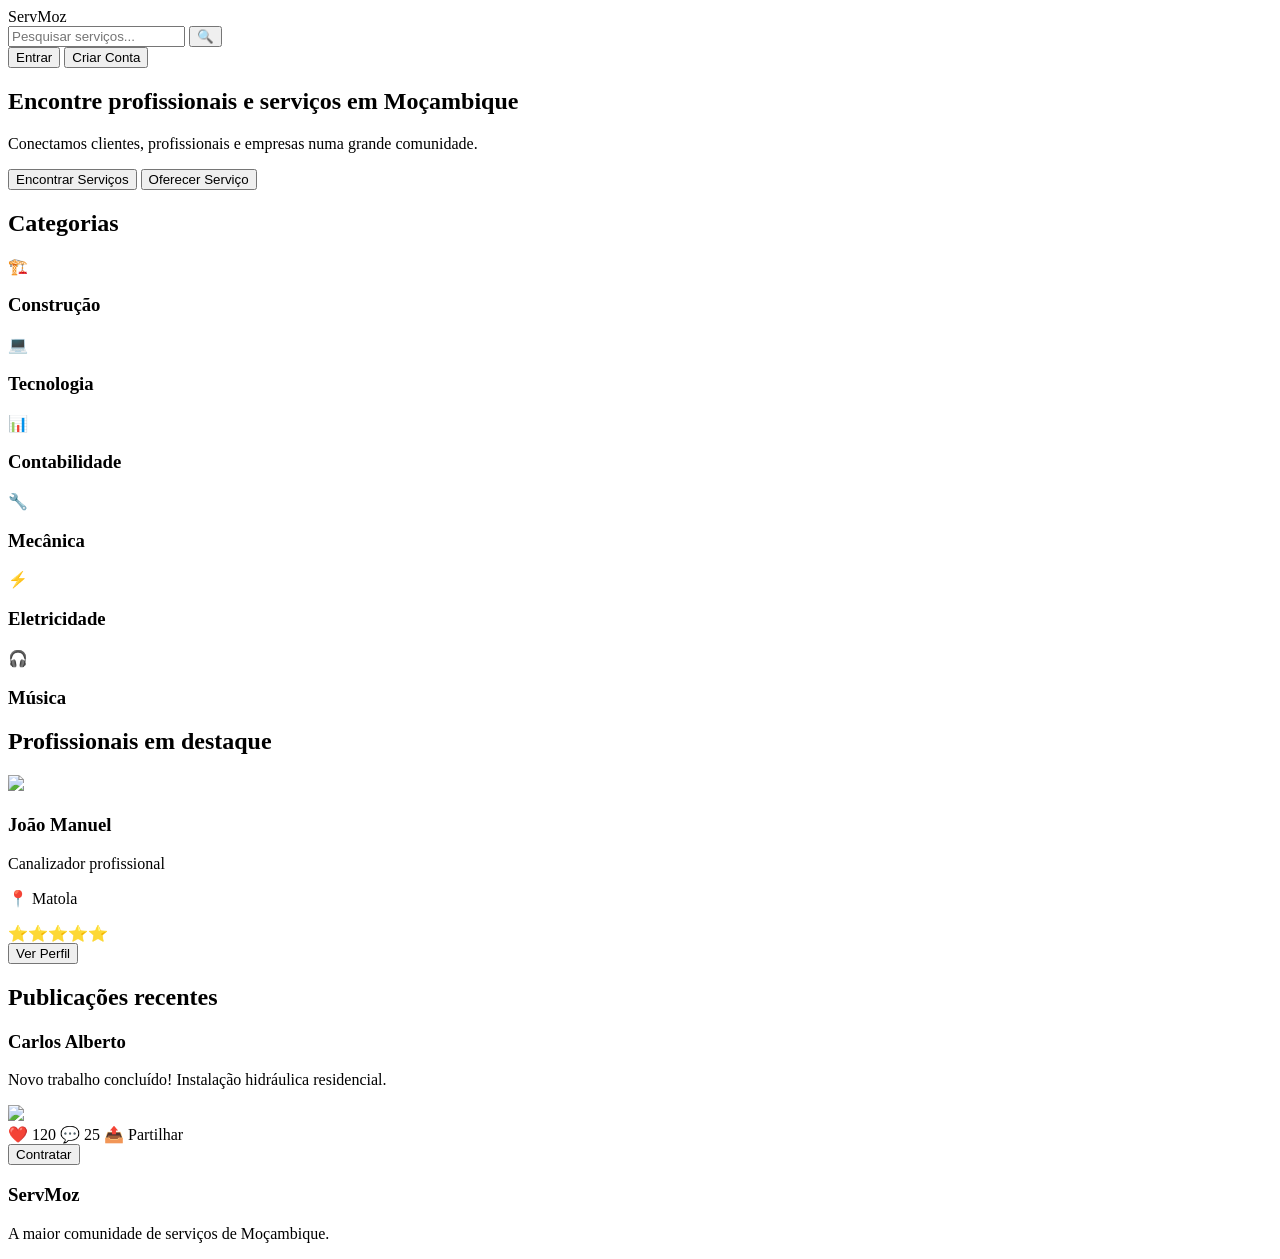
==== index.html @ 0e7afb8a "Initialize HTML layout for ServMoz website This HTML file establishes the foundational layout for th" ====
<!DOCTYPE html>
<html lang="pt-MZ">
<head>
    <meta charset="UTF-8">
    <meta name="viewport" content="width=device-width, initial-scale=1.0">

    <title>ServMoz - Serviços de Moçambique</title>

    <link rel="stylesheet" href="css/style.css">
</head>

<body>

<header class="header">

    <div class="logo">
        Serv<span>Moz</span>
    </div>

    <div class="search">
        <input type="text" placeholder="Pesquisar serviços...">
        <button>🔍</button>
    </div>

    <div class="actions">
        <button class="login">Entrar</button>
        <button class="signup">Criar Conta</button>
    </div>

</header>


<section class="hero">

    <div class="hero-text">

        <h1>
            Encontre profissionais
            e serviços em Moçambique
        </h1>

        <p>
            Conectamos clientes,
            profissionais e empresas
            numa grande comunidade.
        </p>

        <button>
            Encontrar Serviços
        </button>

        <button class="offer">
            Oferecer Serviço
        </button>

    </div>


</section>



<section class="categories">

<h2>Categorias</h2>


<div class="cards">

<div class="card">
🏗️
<h3>Construção</h3>
</div>


<div class="card">
💻
<h3>Tecnologia</h3>
</div>


<div class="card">
📊
<h3>Contabilidade</h3>
</div>


<div class="card">
🔧
<h3>Mecânica</h3>
</div>


<div class="card">
⚡
<h3>Eletricidade</h3>
</div>


<div class="card">
🎧
<h3>Música</h3>
</div>


</div>

</section>



<section class="professionals">

<h2>Profissionais em destaque</h2>


<div class="profile-card">

<img src="images/profile.jpg">


<h3>João Manuel</h3>

<p>Canalizador profissional</p>

<p>
📍 Matola
</p>

<div>
⭐⭐⭐⭐⭐
</div>


<button>
Ver Perfil
</button>


</div>


</section>



<section class="feed">

<h2>Publicações recentes</h2>


<div class="post">

<h3>
Carlos Alberto
</h3>


<p>
Novo trabalho concluído!
Instalação hidráulica residencial.
</p>


<img src="images/work.jpg">


<div class="interaction">

❤️ 120

💬 25

📤 Partilhar

</div>


<button>
Contratar
</button>


</div>


</section>



<footer>

<h3>
ServMoz
</h3>

<p>
A maior comunidade de serviços de Moçambique.
</p>


</footer>



</body>
</html>
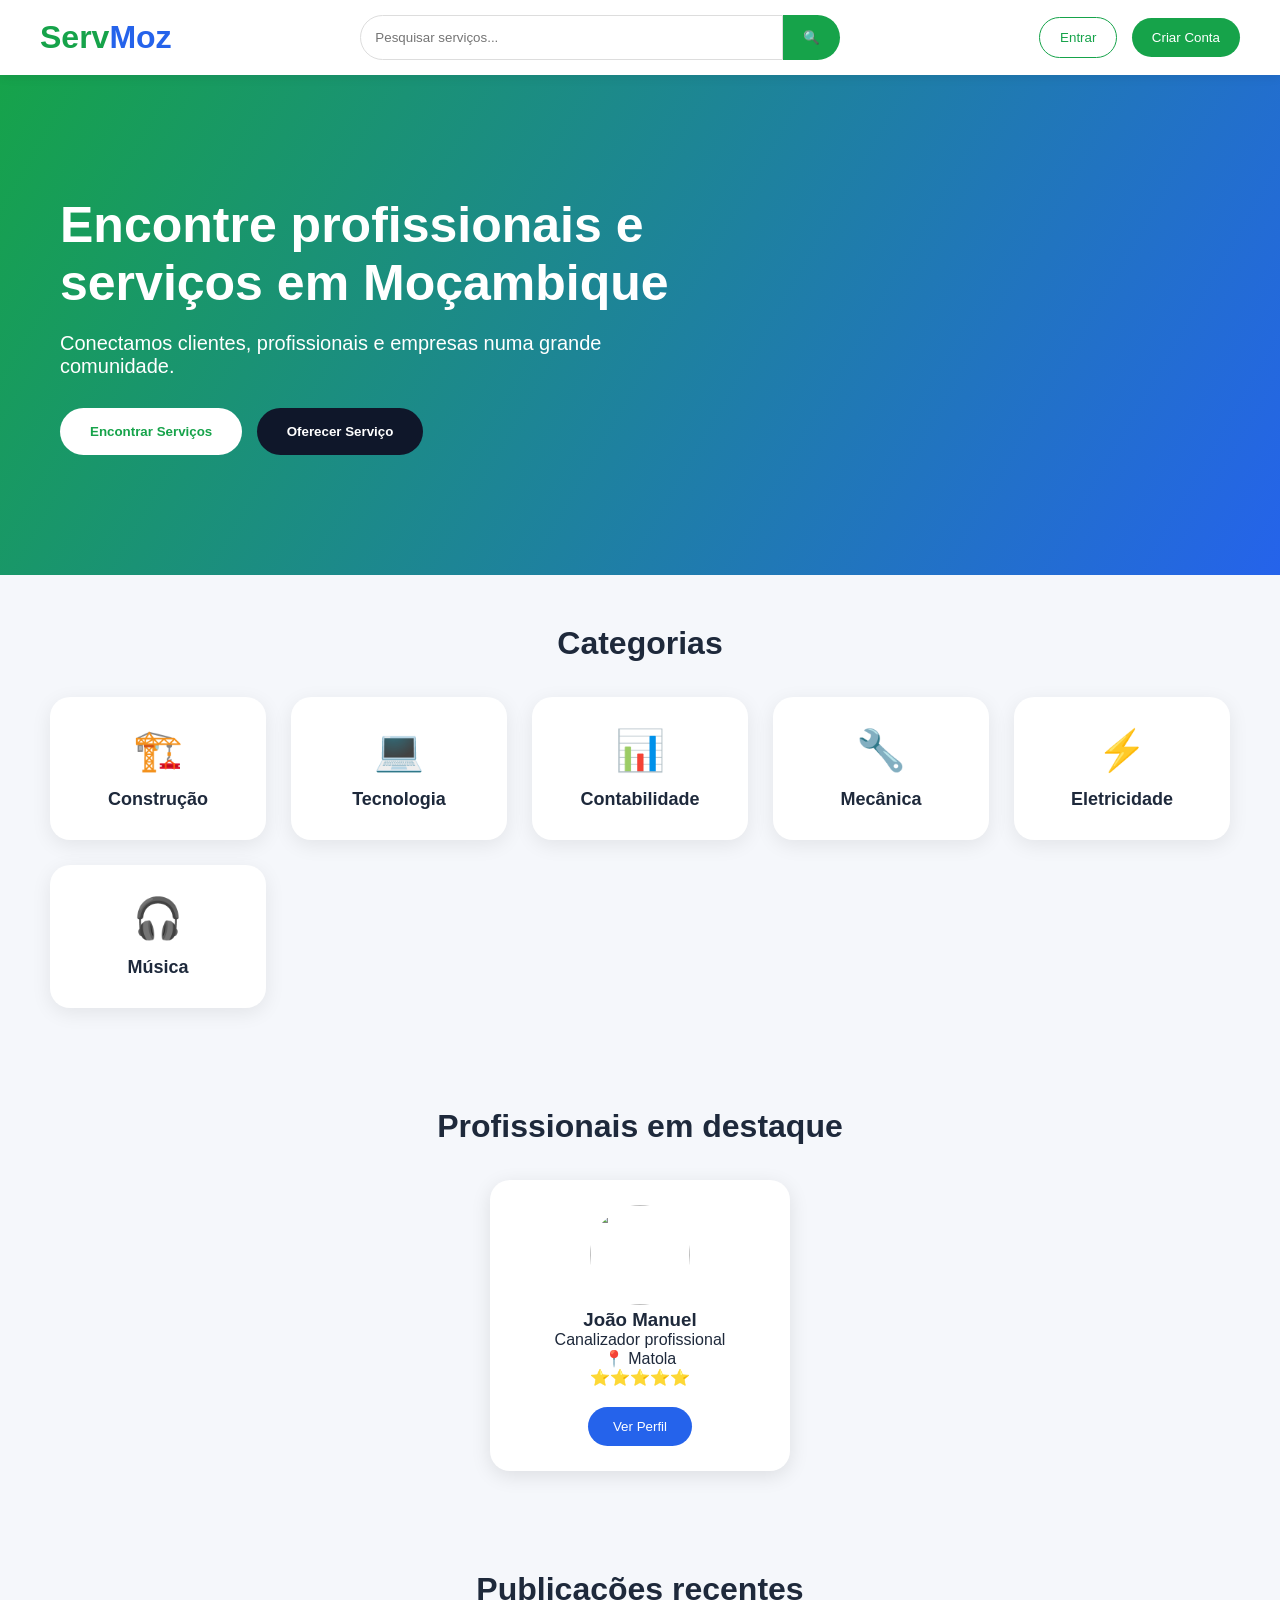
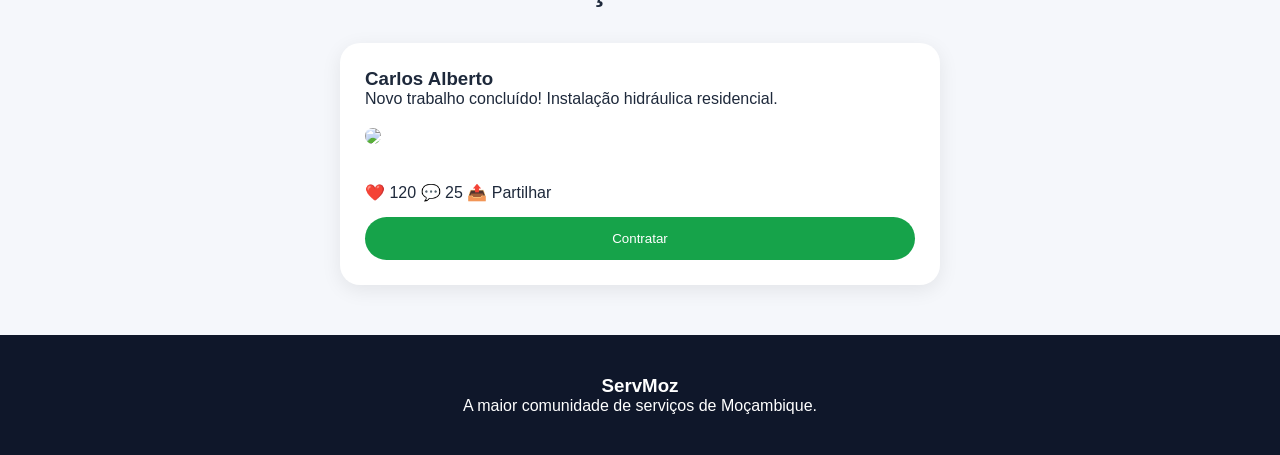
==== commit 4ed24a4c: "Add script tag for external JavaScript file Signed-off-by: West feshion  <ailtoncumbe6@gmail.com>" ====
--- a/index.html
+++ b/index.html
@@ -201,7 +201,7 @@
 
 </footer>
 
-
+<script src="js/script.js"></script>
 
 </body>
 </html>
--- a/css/style.css
+++ b/css/style.css
@@ -0,0 +1,506 @@
+/* CONFIGURAÇÃO GERAL */
+
+*{
+    margin:0;
+    padding:0;
+    box-sizing:border-box;
+    font-family: Arial, Helvetica, sans-serif;
+}
+
+
+body{
+    background:#f5f7fb;
+    color:#1e293b;
+}
+
+
+/* CABEÇALHO */
+
+.header{
+
+    width:100%;
+    height:75px;
+    background:white;
+
+    display:flex;
+    align-items:center;
+    justify-content:space-between;
+
+    padding:0 40px;
+
+    box-shadow:0 2px 10px rgba(0,0,0,0.08);
+
+    position:sticky;
+    top:0;
+    z-index:100;
+
+}
+
+
+
+.logo{
+
+    font-size:32px;
+    font-weight:bold;
+    color:#16a34a;
+
+}
+
+
+.logo span{
+
+    color:#2563eb;
+
+}
+
+
+
+
+.search{
+
+    display:flex;
+    width:40%;
+
+}
+
+
+
+.search input{
+
+    width:100%;
+    padding:14px;
+
+    border:1px solid #ddd;
+
+    border-radius:25px 0 0 25px;
+
+    outline:none;
+
+}
+
+
+
+.search button{
+
+    padding:0 20px;
+
+    border:none;
+
+    background:#16a34a;
+
+    color:white;
+
+    border-radius:0 25px 25px 0;
+
+    cursor:pointer;
+
+}
+
+
+
+
+.actions button{
+
+    padding:12px 20px;
+
+    border-radius:25px;
+
+    border:none;
+
+    cursor:pointer;
+
+    margin-left:10px;
+
+}
+
+
+
+.login{
+
+    background:white;
+
+    border:1px solid #16a34a !important;
+
+    color:#16a34a;
+
+}
+
+
+
+.signup{
+
+    background:#16a34a;
+
+    color:white;
+
+}
+
+
+
+/* HERO */
+
+
+.hero{
+
+    min-height:500px;
+
+    display:flex;
+
+    align-items:center;
+
+    padding:60px;
+
+    background:
+
+    linear-gradient(
+    120deg,
+    #16a34a,
+    #2563eb
+    );
+
+    color:white;
+
+}
+
+
+
+.hero-text{
+
+    max-width:650px;
+
+}
+
+
+
+.hero h1{
+
+    font-size:50px;
+
+    margin-bottom:20px;
+
+}
+
+
+.hero p{
+
+    font-size:20px;
+
+    margin-bottom:30px;
+
+}
+
+
+
+.hero button{
+
+    padding:16px 30px;
+
+    border:none;
+
+    border-radius:30px;
+
+    background:white;
+
+    color:#16a34a;
+
+    font-weight:bold;
+
+    cursor:pointer;
+
+    margin-right:10px;
+
+}
+
+
+
+.hero .offer{
+
+    background:#0f172a;
+
+    color:white;
+
+}
+
+
+
+/* CATEGORIAS */
+
+
+.categories,
+.professionals,
+.feed{
+
+    padding:50px;
+
+}
+
+
+
+h2{
+
+    text-align:center;
+
+    font-size:32px;
+
+    margin-bottom:35px;
+
+}
+
+
+
+
+.cards{
+
+    display:grid;
+
+    grid-template-columns:
+    repeat(auto-fit,minmax(180px,1fr));
+
+    gap:25px;
+
+}
+
+
+
+.card{
+
+    background:white;
+
+    padding:30px;
+
+    border-radius:20px;
+
+    text-align:center;
+
+    font-size:40px;
+
+    box-shadow:
+    0 5px 20px rgba(0,0,0,0.08);
+
+    transition:.3s;
+
+}
+
+
+
+.card:hover{
+
+    transform:translateY(-8px);
+
+}
+
+
+
+.card h3{
+
+    font-size:18px;
+
+    margin-top:15px;
+
+}
+
+
+
+
+/* PROFISSIONAIS */
+
+
+.profile-card{
+
+    background:white;
+
+    max-width:300px;
+
+    margin:auto;
+
+    padding:25px;
+
+    text-align:center;
+
+    border-radius:20px;
+
+    box-shadow:
+    0 5px 20px rgba(0,0,0,0.1);
+
+}
+
+
+
+.profile-card img{
+
+    width:100px;
+
+    height:100px;
+
+    border-radius:50%;
+
+    object-fit:cover;
+
+}
+
+
+
+.profile-card button{
+
+    margin-top:20px;
+
+    padding:12px 25px;
+
+    border:none;
+
+    border-radius:25px;
+
+    background:#2563eb;
+
+    color:white;
+
+}
+
+
+
+
+/* FEED */
+
+
+.post{
+
+    background:white;
+
+    max-width:600px;
+
+    margin:auto;
+
+    padding:25px;
+
+    border-radius:20px;
+
+    box-shadow:
+    0 5px 20px rgba(0,0,0,0.08);
+
+}
+
+
+
+.post img{
+
+    width:100%;
+
+    border-radius:15px;
+
+    margin:20px 0;
+
+}
+
+
+
+.interaction{
+
+    padding:15px 0;
+
+}
+
+
+
+
+.post button{
+
+    width:100%;
+
+    padding:14px;
+
+    background:#16a34a;
+
+    border:none;
+
+    color:white;
+
+    border-radius:25px;
+
+}
+
+
+
+/* FOOTER */
+
+
+footer{
+
+    background:#0f172a;
+
+    color:white;
+
+    text-align:center;
+
+    padding:40px;
+
+}
+
+
+
+/* RESPONSIVO PARA CELULAR */
+
+
+@media(max-width:768px){
+
+
+.header{
+
+    padding:15px;
+
+    flex-wrap:wrap;
+
+}
+
+
+.logo{
+
+    font-size:25px;
+
+}
+
+
+.search{
+
+    order:3;
+
+    width:100%;
+
+    margin-top:15px;
+
+}
+
+
+
+.hero{
+
+    padding:30px;
+
+}
+
+
+
+.hero h1{
+
+    font-size:35px;
+
+}
+
+
+
+.categories,
+.professionals,
+.feed{
+
+    padding:25px;
+
+}
+
+
+.actions button{
+
+    padding:10px;
+
+}
+
+
+}
